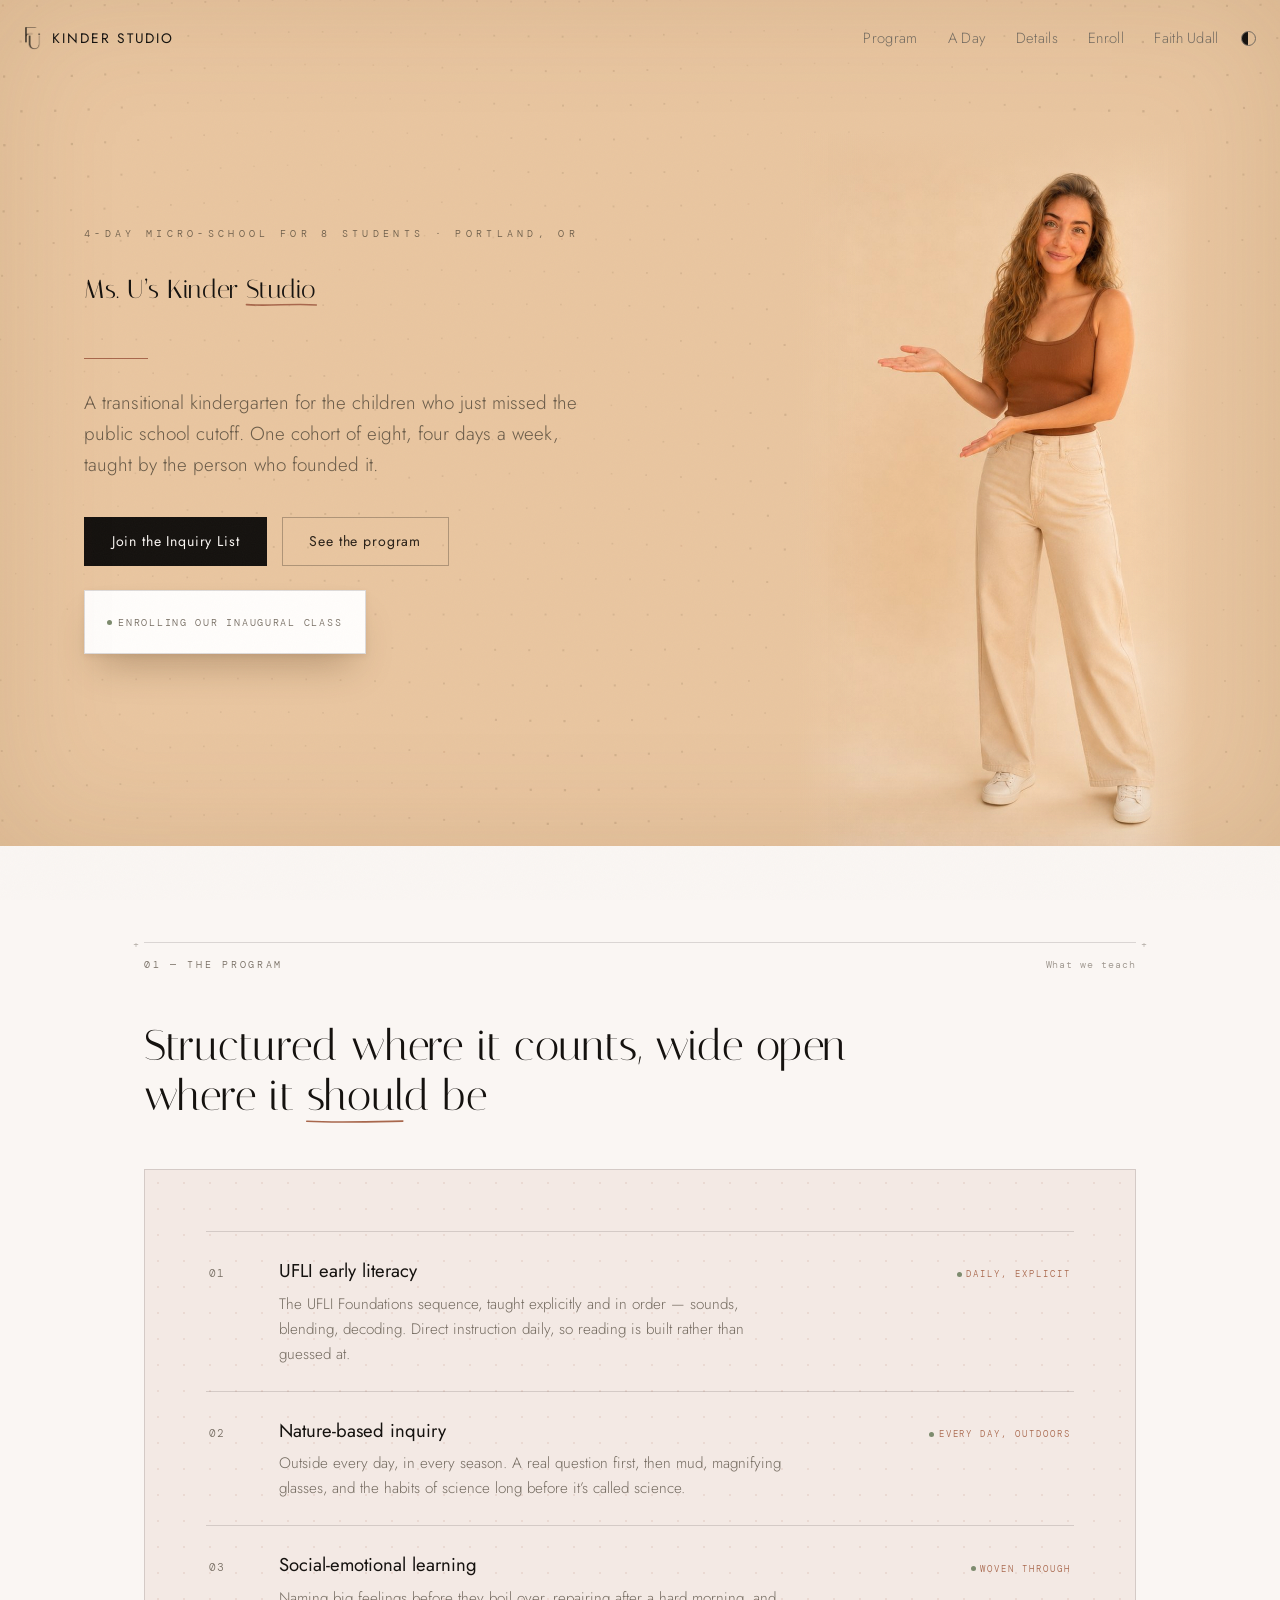
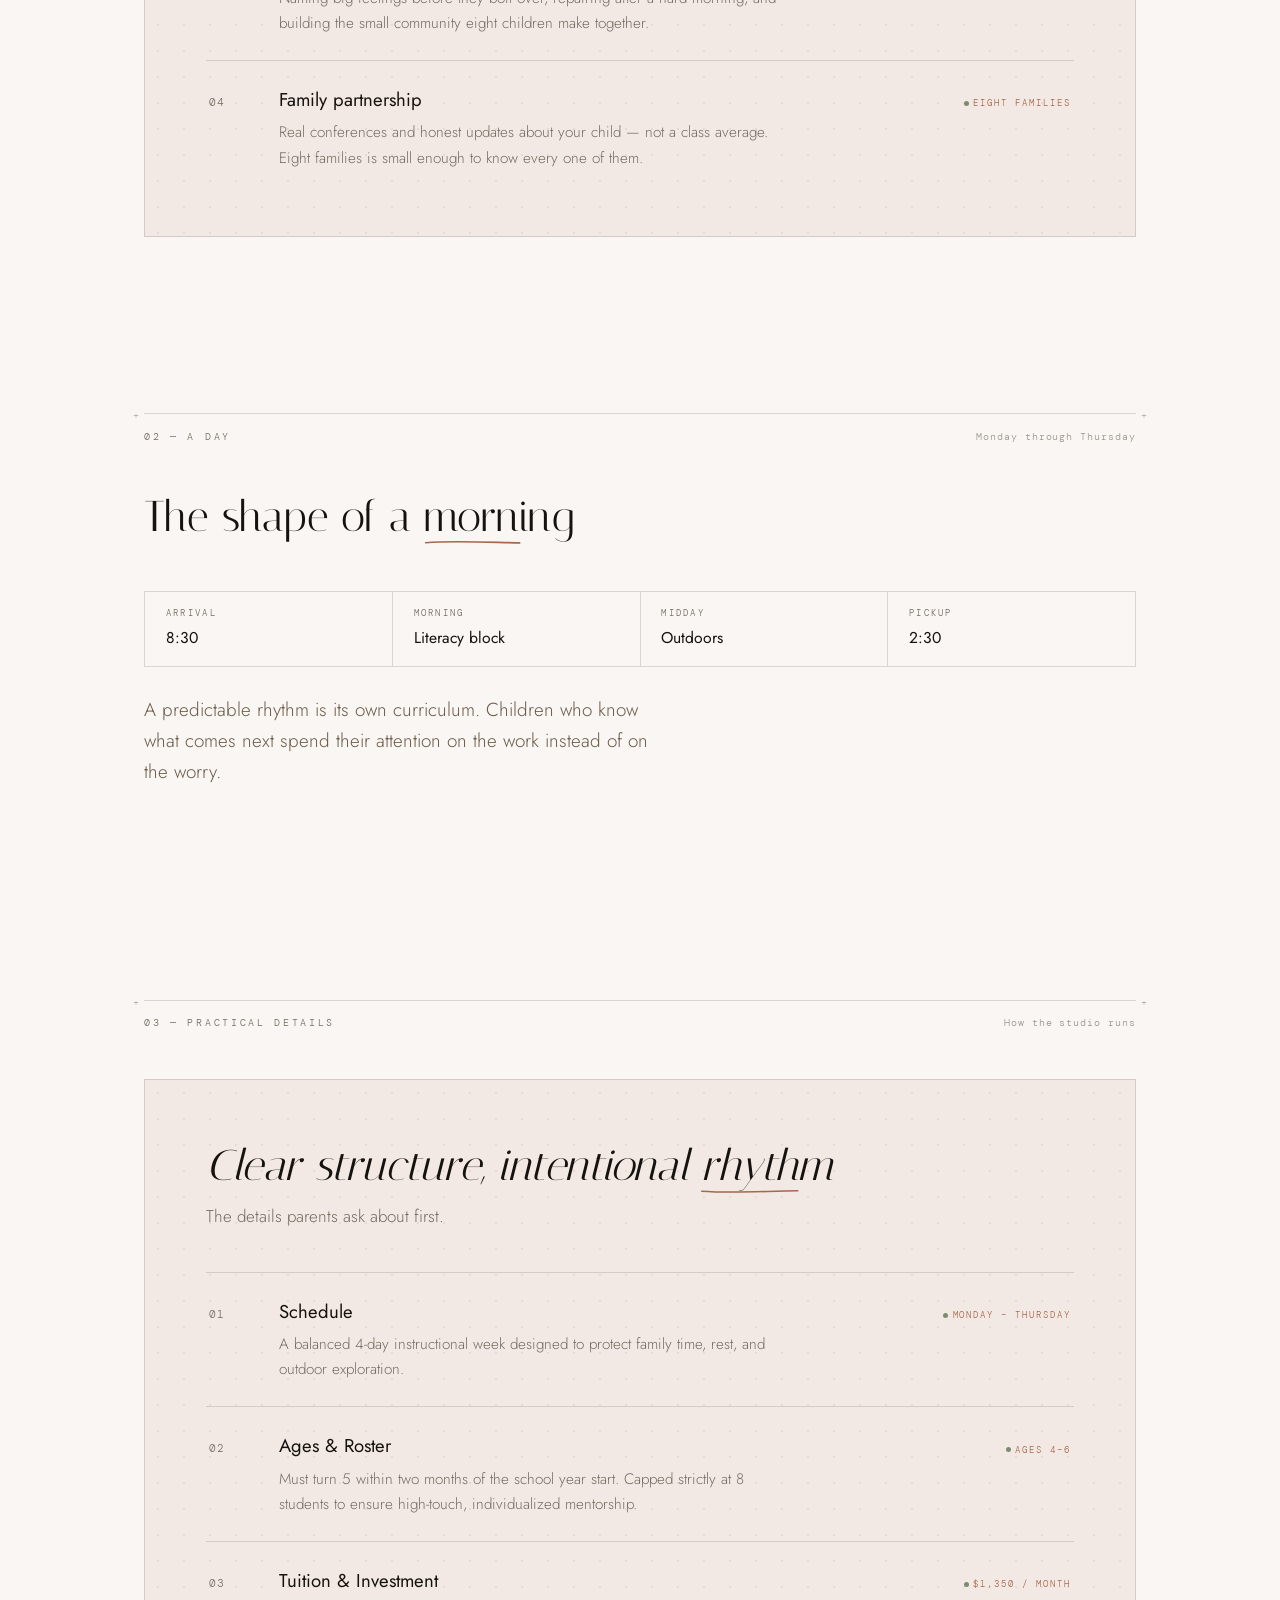
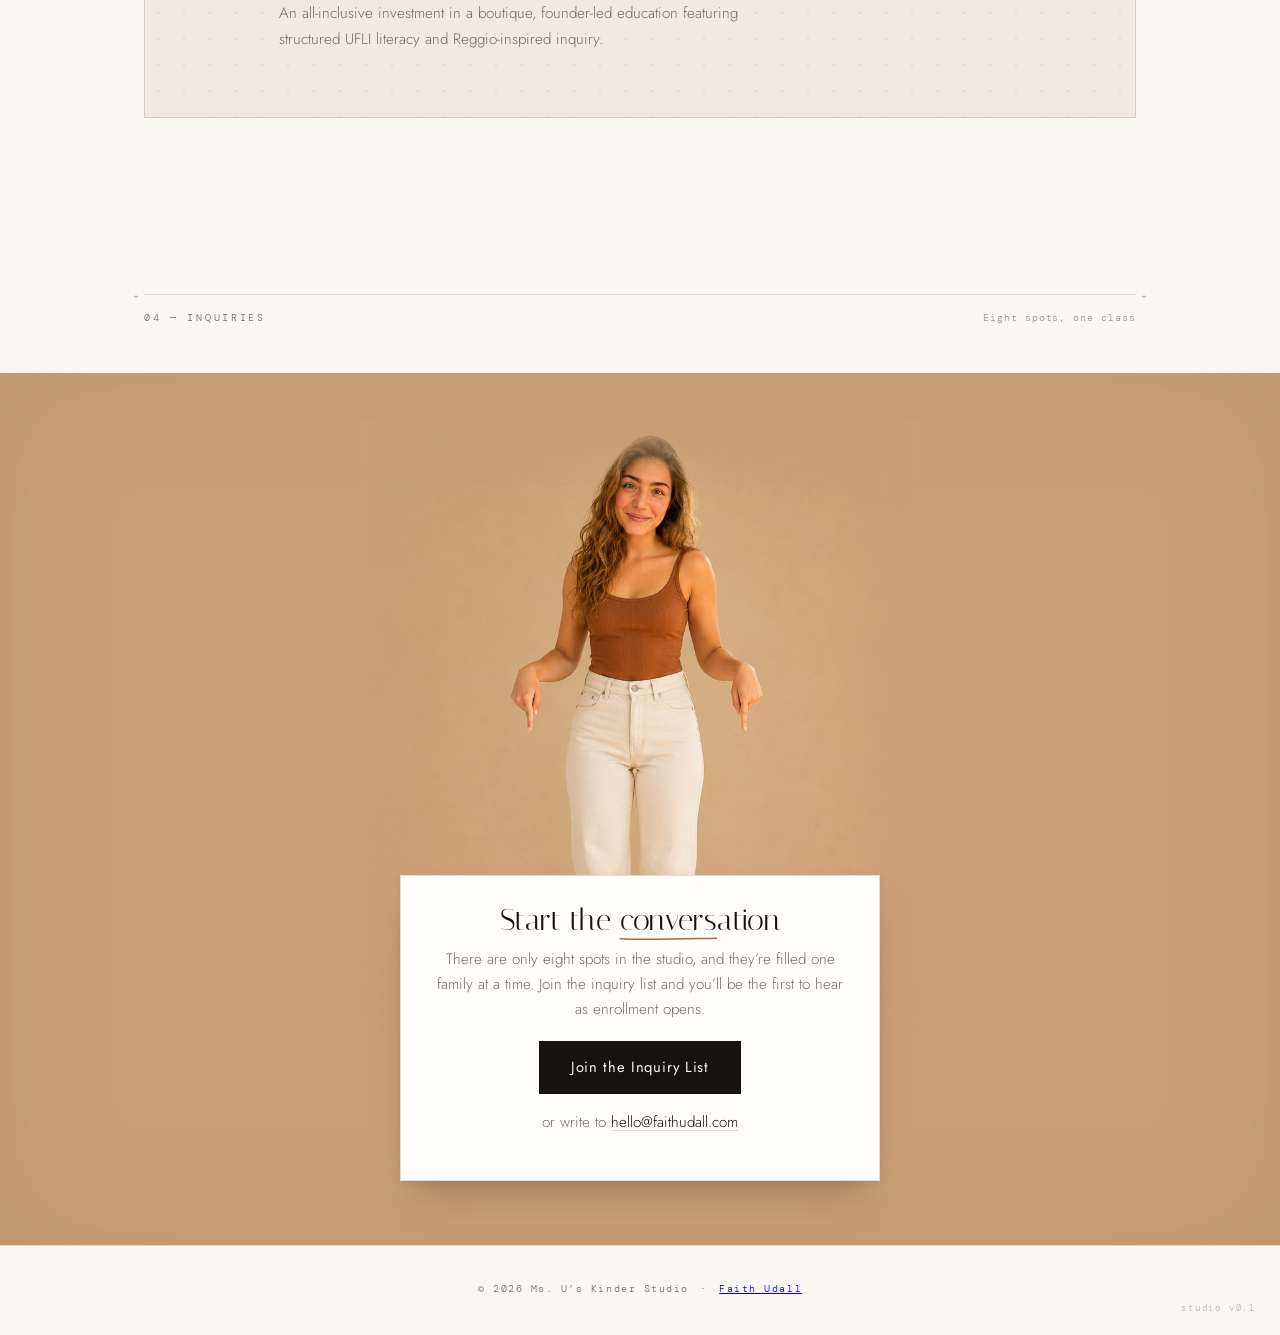
==== studio/index.html @ 9cef403b "Add /studio — a dedicated page for Ms. U's Kinder Studio" ====
<!doctype html>
<html lang="en">
<head>
  <meta charset="utf-8">
  <meta name="viewport" content="width=device-width, initial-scale=1, viewport-fit=cover">
  <title>Ms. U’s Kinder Studio — A 4-day micro-school in Portland, OR</title>
  <meta name="description" content="Ms. U’s Kinder Studio is a four-day, eight-student transitional kindergarten in Portland, OR — structured UFLI literacy, nature-based inquiry, and Reggio-inspired practice.">

  <meta property="og:title" content="Ms. U’s Kinder Studio">
  <meta property="og:description" content="A four-day, eight-student transitional kindergarten in Portland, OR.">
  <meta property="og:url" content="https://faithudall.com/studio/">
  <meta property="og:type" content="website">
  <meta property="og:image" content="https://faithudall.com/images/icon-512.png">

  <link rel="icon" href="/favicon.ico" sizes="48x48">
  <link rel="icon" type="image/png" sizes="32x32" href="/images/favicon-32.png">
  <link rel="icon" type="image/png" sizes="16x16" href="/images/favicon-16.png">
  <link rel="apple-touch-icon" sizes="180x180" href="/images/apple-touch-icon.png">
  <link rel="manifest" href="/site.webmanifest">
  <meta name="theme-color" media="(prefers-color-scheme: light)" content="#faf6f3">
  <meta name="theme-color" media="(prefers-color-scheme: dark)" content="#15120f">

  <link rel="preconnect" href="https://fonts.googleapis.com">
  <link rel="preconnect" href="https://fonts.gstatic.com" crossorigin>
  <link href="https://fonts.googleapis.com/css2?family=Italiana&family=Jost:ital,wght@0,200..600;1,200..600&family=DM+Mono:wght@400;500&display=swap" rel="stylesheet">

  <link rel="stylesheet" href="../styles.css">
</head>
<body>

  <div class="progress" aria-hidden="true"></div>

  <header class="chrome">
    <a class="chrome__mark" href="#top">
      <img class="chrome__logo" src="../images/monogram.png" alt="Ms. U’s Kinder Studio" width="24" height="34">
      <span class="chrome__word">Kinder Studio</span>
    </a>
    <nav class="chrome__nav" aria-label="Main">
      <span class="chrome__links">
        <a href="#program">Program</a>
        <a href="#day">A Day</a>
        <a href="#details">Details</a>
        <a href="#enroll">Enroll</a>
        <a href="/">Faith Udall</a>
      </span>
      <button id="theme-flip" class="theme-flip" type="button" aria-label="Switch between day and naptime themes"></button>
    </nav>
  </header>

  <main id="top">

    <!-- ── Hero ── -->
    <section class="hero">
      <canvas id="field" class="field" aria-hidden="true"></canvas>
      <div class="hero__inner">
        <div class="hero__copy">
          <p class="hero__eyebrow t-fx" style="--d:0">4-day micro-school for 8 students · Portland, OR</p>
          <h1 class="section__title t-fx" style="--d:1">Ms. U’s Kinder <span class="uword">Studio<svg class="uline" viewBox="0 0 100 10" preserveAspectRatio="none" aria-hidden="true"><path d="M2 6 C 34 9, 66 3.5, 98 6.5" pathLength="1"/></svg></span></h1>
          <span class="hero__rule t-fx" style="--d:2" aria-hidden="true"></span>
          <p class="hero__lede t-fx" style="--d:3">
            A transitional kindergarten for the children who just missed the
            public school cutoff. One cohort of eight, four days a week, taught
            by the person who founded it.
          </p>
          <div class="hero__actions t-fx" style="--d:4">
            <a class="btn btn--fill" href="#enroll">Join the Inquiry List</a>
            <a class="btn btn--ghost" href="#program">See the program</a>
          </div>
          <p class="fcard hero-chip"><span class="pulse-dot" aria-hidden="true"></span>Enrolling our inaugural class</p>
        </div>
        <figure class="hero__faith t-fx" style="--d:2">
          <img src="../images/faith-welcome.jpg" alt="Faith Udall, welcoming you in" width="760" height="1356">
        </figure>
      </div>
    </section>

    <!-- ── 01 Program ── -->
    <section id="program" class="section">
      <div class="section__rail">
        <span class="coord">01 — The Program</span>
        <span class="coord coord--note">What we teach</span>
      </div>
      <h2 class="section__title t-fx" style="--d:0">Structured where it counts, wide open where it <span class="uword">should be<svg class="uline" viewBox="0 0 100 10" preserveAspectRatio="none" aria-hidden="true"><path d="M2 6 C 30 9, 68 3, 98 6.5" pathLength="1"/></svg></span></h2>
      <div class="band t-fx" style="--d:1">
        <ol class="ideas">
          <li class="idea">
            <span class="idea__num" aria-hidden="true">01</span>
            <div class="idea__body">
              <h3>UFLI early literacy</h3>
              <p>The UFLI Foundations sequence, taught explicitly and in order — sounds, blending, decoding. Direct instruction daily, so reading is built rather than guessed at.</p>
            </div>
            <span class="chip"><span class="chip__dot" aria-hidden="true"></span>Daily, explicit</span>
          </li>
          <li class="idea">
            <span class="idea__num" aria-hidden="true">02</span>
            <div class="idea__body">
              <h3>Nature-based inquiry</h3>
              <p>Outside every day, in every season. A real question first, then mud, magnifying glasses, and the habits of science long before it’s called science.</p>
            </div>
            <span class="chip"><span class="chip__dot" aria-hidden="true"></span>Every day, outdoors</span>
          </li>
          <li class="idea">
            <span class="idea__num" aria-hidden="true">03</span>
            <div class="idea__body">
              <h3>Social-emotional learning</h3>
              <p>Naming big feelings before they boil over, repairing after a hard morning, and building the small community eight children make together.</p>
            </div>
            <span class="chip"><span class="chip__dot" aria-hidden="true"></span>Woven through</span>
          </li>
          <li class="idea">
            <span class="idea__num" aria-hidden="true">04</span>
            <div class="idea__body">
              <h3>Family partnership</h3>
              <p>Real conferences and honest updates about your child — not a class average. Eight families is small enough to know every one of them.</p>
            </div>
            <span class="chip"><span class="chip__dot" aria-hidden="true"></span>Eight families</span>
          </li>
        </ol>
      </div>
    </section>

    <!-- ── 02 A Day ── ✏️ Faith: replace these with the real rhythm -->
    <section id="day" class="section">
      <div class="section__rail">
        <span class="coord">02 — A Day</span>
        <span class="coord coord--note">Monday through Thursday</span>
      </div>
      <h2 class="section__title t-fx" style="--d:0">The shape of a <span class="uword">morning<svg class="uline" viewBox="0 0 100 10" preserveAspectRatio="none" aria-hidden="true"><path d="M3 6.5 C 30 3, 72 9.5, 97 5.5" pathLength="1"/></svg></span></h2>
      <ul class="specs t-fx" style="--d:1">
        <li class="spec"><span class="spec__key">Arrival</span><span class="spec__val">8:30</span></li>
        <li class="spec"><span class="spec__key">Morning</span><span class="spec__val">Literacy block</span></li>
        <li class="spec"><span class="spec__key">Midday</span><span class="spec__val">Outdoors</span></li>
        <li class="spec"><span class="spec__key">Pickup</span><span class="spec__val">2:30</span></li>
      </ul>
      <p class="hero__lede t-fx" style="--d:2">
        <!-- ✏️ Faith: the real daily rhythm goes here -->
        A predictable rhythm is its own curriculum. Children who know what comes
        next spend their attention on the work instead of on the worry.
      </p>
    </section>

    <!-- ── 03 Practical details ── -->
    <section id="details" class="section">
      <div class="section__rail">
        <span class="coord">03 — Practical Details</span>
        <span class="coord coord--note">How the studio runs</span>
      </div>
      <div class="band t-fx" style="--d:0">
        <h2 class="band__title">Clear structure, intentional <span class="uword">rhythm<svg class="uline" viewBox="0 0 100 10" preserveAspectRatio="none" aria-hidden="true"><path d="M2 6 C 34 9, 66 3.5, 98 6.5" pathLength="1"/></svg></span></h2>
        <p class="band__sub">The details parents ask about first.</p>
        <ol class="ideas">
          <li class="idea">
            <span class="idea__num" aria-hidden="true">01</span>
            <div class="idea__body">
              <h3>Schedule</h3>
              <p>A balanced 4-day instructional week designed to protect family time, rest, and outdoor exploration.</p>
            </div>
            <span class="chip"><span class="chip__dot" aria-hidden="true"></span>Monday – Thursday</span>
          </li>
          <li class="idea">
            <span class="idea__num" aria-hidden="true">02</span>
            <div class="idea__body">
              <h3>Ages &amp; Roster</h3>
              <p>Must turn 5 within two months of the school year start. Capped strictly at 8 students to ensure high-touch, individualized mentorship.</p>
            </div>
            <span class="chip"><span class="chip__dot" aria-hidden="true"></span>Ages 4–6</span>
          </li>
          <li class="idea">
            <span class="idea__num" aria-hidden="true">03</span>
            <div class="idea__body">
              <h3>Tuition &amp; Investment</h3>
              <p>An all-inclusive investment in a boutique, founder-led education featuring structured UFLI literacy and Reggio-inspired inquiry.</p>
            </div>
            <span class="chip"><span class="chip__dot" aria-hidden="true"></span>$1,350 / Month</span>
          </li>
        </ol>
      </div>
    </section>

    <!-- ── 04 Enroll ── -->
    <section id="enroll" class="section section--hello">
      <div class="section__rail">
        <span class="coord">04 — Inquiries</span>
        <span class="coord coord--note">Eight spots, one class</span>
      </div>
      <div class="stage stage--hello t-fx" style="--d:0">
        <div class="hello-scene">
          <img class="hello-scene__faith" src="../images/faith-point.jpg" alt="Faith, pointing down at the card below" width="900" height="979">
          <div class="fcard hello-card">
            <h2>Start the <span class="uword">conversation<svg class="uline" viewBox="0 0 100 10" preserveAspectRatio="none" aria-hidden="true"><path d="M2 6.5 C 26 9.5, 74 3, 98 6" pathLength="1"/></svg></span></h2>
            <p>There are only eight spots in the studio, and they’re filled one family at a time. Join the inquiry list and you’ll be the first to hear as enrollment opens.</p>
            <!-- ✏️ Swap in Faith's real email (both href and the text below) -->
            <a class="btn btn--fill" href="mailto:hello@faithudall.com?subject=Inquiry%20list%20%E2%80%94%20Ms.%20U%E2%80%99s%20Kinder%20Studio">Join the Inquiry List</a>
            <p class="hello__alt">or write to <a href="mailto:hello@faithudall.com">hello@faithudall.com</a></p>
          </div>
        </div>
      </div>
    </section>

  </main>

  <footer class="foot">
    <p>© <span id="year">2026</span> Ms. U’s Kinder Studio <i>·</i> <a href="/">Faith Udall</a></p>
    <span class="foot__ver" aria-hidden="true">studio v0.1</span>
  </footer>

  <script src="../main.js" defer></script>
</body>
</html>
---- styles.css ----
/* ════════════════════════════════════════════════════════════
   faithudall.com — thin, sleek, editorial.

   the system:
   · warm off-white and near-black, one quiet muted accent used
     only for underlines and small status marks — never a fill,
     never a block of colour.
   · hairlines instead of cards or shadows. everything is drawn
     with a 1px line, not a box.
   · Italiana (thin, high-contrast serif) for headings and the
     wordmark; Jost (light, geometric) for everything else;
     DM Mono for tiny tracked labels.
   · motion is a quiet fade and a short rise — no bounce, no
     overshoot. the one section allowed a little more personality
     is Someday.
   ════════════════════════════════════════════════════════════ */

:root {
  --paper: #faf6f3;
  --paper-2: #f2ece4;
  --card: #fffdfb;
  --ink: #15120f;
  --ink-soft: #746b60;
  --line: rgba(21, 18, 15, 0.14);
  --line-soft: rgba(21, 18, 15, 0.08);
  --accent: #a8674c;
  --accent-2: #7d8b6e; /* muted sage — status marks only */
  --accent-wash: rgba(168, 103, 76, 0.09);
  --on-ink: #faf6f3;

  --font-display: "Italiana", Georgia, serif;
  --font-body: "Jost", "Avenir Next", "Segoe UI", sans-serif;
  --mono: "DM Mono", ui-monospace, SFMono-Regular, Menlo, monospace;

  --wrap: 1040px;
  --gutter: 24px;

  --ease: cubic-bezier(0.22, 0.61, 0.36, 1);
}

/* naptime — accents re-picked, not reused, so contrast holds */
:root[data-theme="dark"] {
  --paper: #15120f;
  --paper-2: #1c1814;
  --card: #1a1611;
  --ink: #f7f1ea;
  --ink-soft: #a89b8c;
  --line: rgba(247, 241, 234, 0.15);
  --line-soft: rgba(247, 241, 234, 0.09);
  --accent: #c98363;
  --accent-2: #96a687;
  --accent-wash: rgba(201, 131, 99, 0.12);
  --on-ink: #15120f;
}

/* the theme flip sweeps in as a circle from the toggle — the
   snapshots' default cross-fade is disabled so only the clip
   animation (set in main.js) plays */
::view-transition-old(root), ::view-transition-new(root) { animation: none; mix-blend-mode: normal; }
::view-transition-old(root) { z-index: 1; }
::view-transition-new(root) { z-index: 2; }

* { box-sizing: border-box; margin: 0; padding: 0; }

/* suppresses every transition while the saved theme is being
   applied on load, so a returning dark-theme visitor never sees a
   light-to-dark sweep — see main.js */
.no-transition, .no-transition * { transition: none !important; }

html { scroll-behavior: smooth; }

body {
  font-family: var(--font-body);
  font-weight: 300;
  font-size: 17px;
  color: var(--ink);
  background: var(--paper);
  line-height: 1.65;
  -webkit-font-smoothing: antialiased;
  transition: background-color 0.6s ease, color 0.6s ease;
  overflow-x: clip; /* the full-bleed stages use the 100vw trick */
}

::selection { background: var(--accent); color: var(--on-ink); }

/* a whisper of paper grain over everything — the difference
   between "rendered" and "printed" */
body::after {
  content: "";
  position: fixed;
  inset: 0;
  z-index: 90;
  pointer-events: none;
  opacity: 0.05;
  background-image: url("data:image/svg+xml,%3Csvg xmlns='http://www.w3.org/2000/svg' width='240' height='240'%3E%3Cfilter id='n'%3E%3CfeTurbulence type='fractalNoise' baseFrequency='0.9' numOctaves='2' stitchTiles='stitch'/%3E%3C/filter%3E%3Crect width='100%25' height='100%25' filter='url(%23n)' opacity='0.5'/%3E%3C/svg%3E");
}
:root[data-theme="dark"] body::after { opacity: 0.07; }

/* reading progress: one hairline, growing */
.progress {
  position: fixed;
  top: 0; left: 0;
  width: 100%;
  height: 2px;
  background: var(--accent);
  transform: scaleX(0);
  transform-origin: 0 50%;
  z-index: 40;
}

img { max-width: 100%; display: block; }

.sr-only {
  position: absolute;
  width: 1px; height: 1px;
  clip-path: inset(50%);
  overflow: hidden;
  white-space: nowrap;
}

:focus-visible { outline: 1px solid var(--accent); outline-offset: 3px; }

h1, h2, h3 { font-family: var(--font-display); font-weight: 400; }

h2 {
  font-size: clamp(1.9rem, 3.6vw, 2.7rem);
  line-height: 1.16;
  letter-spacing: 0.005em;
}

/* ── chrome ─────────────────────────────────────────────── */

.chrome {
  position: fixed;
  top: 0; left: 0; right: 0;
  z-index: 20;
  display: flex;
  align-items: center;
  justify-content: space-between;
  gap: 1rem;
  padding: calc(max(env(safe-area-inset-top), 10px) + 16px) var(--gutter) 16px;
}

.chrome__mark {
  display: inline-flex;
  align-items: center;
  gap: 0.7rem;
  flex: none; /* never let the flex row's overflow math shrink the mark */
  text-decoration: none;
  color: var(--ink);
}

.chrome__logo {
  width: 17px; height: auto;
  flex: none;
  filter: invert(0);
}
:root[data-theme="dark"] .chrome__logo { filter: invert(1); }

.chrome__word {
  font-family: var(--font-body);
  font-weight: 400;
  font-size: 0.86rem;
  letter-spacing: 0.14em;
  text-transform: uppercase;
}

.chrome__nav {
  display: flex;
  align-items: center;
  gap: 1.4rem;
  min-width: 0; /* lets .chrome__links actually shrink instead of forcing the mark to */
}

/* the links can scroll horizontally if they ever don't fit; the
   theme toggle sits outside this strip so it's always reachable */
.chrome__links {
  display: flex;
  align-items: center;
  gap: 1.9rem;
  overflow-x: auto;
  scrollbar-width: none;
}
.chrome__links::-webkit-scrollbar { display: none; }
.theme-flip { flex: none; }

.chrome__nav a {
  position: relative;
  font-family: var(--font-body);
  font-weight: 300;
  font-size: 0.92rem;
  letter-spacing: 0.02em;
  text-decoration: none;
  color: var(--ink-soft);
  transition: color 0.25s ease;
}
.chrome__nav a::after {
  content: "";
  position: absolute;
  left: 0; right: 0; bottom: -3px;
  height: 1px;
  background: var(--accent);
  transform: scaleX(0);
  transform-origin: 0 50%;
  transition: transform 0.35s var(--ease);
}
.chrome__nav a:hover { color: var(--ink); }
.chrome__nav a:hover::after { transform: scaleX(1); }

.theme-flip {
  width: 15px; height: 15px;
  border: 1px solid var(--ink-soft);
  border-radius: 50%;
  background: linear-gradient(90deg, var(--ink) 50%, transparent 50%);
  cursor: pointer;
  transition: transform 0.55s var(--ease), border-color 0.25s ease;
}
.theme-flip:hover { border-color: var(--accent); transform: rotate(180deg); }

/* ── hero ───────────────────────────────────────────────── */

/* the hero is a studio stage too — the page opens in the warm
   tan of the photos, and she welcomes you in from the right */
.hero {
  --stage-bg: #e9c6a0;
  position: relative;
  z-index: 1;
  min-height: 94svh;
  display: flex;
  flex-direction: column;
  justify-content: flex-end;
  background: var(--stage-bg);
}
.hero::after {
  content: "";
  position: absolute;
  inset: 0;
  box-shadow: inset 0 0 120px rgba(122, 84, 46, 0.15);
  pointer-events: none;
}
/* in naptime the band top melts into the dark page so the fixed
   chrome always sits on ground it can be read against */
:root[data-theme="dark"] .hero::before {
  content: "";
  position: absolute;
  top: 0; left: 0; right: 0;
  height: 26%;
  background: linear-gradient(180deg, var(--paper) 0%, transparent 100%);
  pointer-events: none;
  z-index: 1;
}

.hero__inner {
  position: relative;
  width: 100%;
  max-width: 1160px;
  margin: 0 auto;
  flex: 1;
  display: grid;
  grid-template-columns: 1.1fr minmax(280px, 400px);
  gap: clamp(1.5rem, 4vw, 4rem);
  align-items: end;
  padding: calc(88px + env(safe-area-inset-top)) var(--gutter) 0;
}

.hero__copy {
  align-self: center;
  text-align: left;
  padding-bottom: clamp(2rem, 6vh, 5rem);
}

.hero__faith { position: relative; align-self: end; }
.hero__faith img { width: 100%; height: auto; display: block; }
.hero__faith::after {
  content: "";
  position: absolute;
  inset: 0;
  background:
    linear-gradient(90deg, var(--stage-bg) 0%, transparent 16%),
    linear-gradient(270deg, var(--stage-bg) 0%, transparent 16%),
    linear-gradient(180deg, var(--stage-bg) 0%, transparent 9%);
}

/* the status line, sitting under the buttons */
.hero-chip {
  display: inline-flex;
  margin-top: 1.5rem;
  align-items: center;
  gap: 0.6em;
  font-family: var(--mono);
  font-size: 0.6rem;
  letter-spacing: 0.18em;
  text-transform: uppercase;
  color: var(--ink-soft);
  padding: 0.85em 1.3em;
  white-space: nowrap;
  animation: levitate 9.4s ease-in-out -3s infinite;
}

/* the field: a faint dot-grid plane breathing with a slow sine
   swell — architectural set dressing drawn by main.js */
.field {
  position: absolute;
  inset: 0;
  width: 100%;
  height: 100%;
  z-index: -1;
  pointer-events: none;
  opacity: 0;
  transition: opacity 2s ease 0.4s;
}
.in .field { opacity: 1; }

/* the small glossy apple turning above her open palm */
.apple-wrap {
  position: absolute;
  z-index: 1;
  width: 76px;
  height: 76px;
  left: 19%;
  top: 17.5%;
  pointer-events: none;
}
.apple-wrap canvas { width: 100%; height: 100%; display: block; }
/* the shadow it casts down on her palm — apple3d.js drives its
   scale and opacity from the real bob height, so the apple reads
   as floating well above the surface rather than resting on it */
.apple-shadow {
  position: absolute;
  left: 50%;
  top: calc(100% + 5px);
  width: 40px;
  height: 9px;
  translate: -50% 0;
  border-radius: 50%;
  background: radial-gradient(closest-side, rgba(88, 58, 30, 0.32), rgba(88, 58, 30, 0) 76%);
  filter: blur(1px);
}

/* the dots the letterforms already carry, warmed to terracotta
   and softly breathing */
.mark-dot {
  position: absolute;
  left: var(--x);
  top: var(--y);
  width: 1.4%;
  aspect-ratio: 1;
  translate: -50% -50%;
  border-radius: 50%;
  background: var(--accent);
  scale: 0;
  transition: scale 0.6s var(--ease) 1.6s;
  animation: dot-breathe 4.6s ease-in-out var(--del) infinite;
}
.in .mark-dot { scale: 1; }
@keyframes dot-breathe { 0%, 100% { opacity: 1; } 50% { opacity: 0.45; } }

.hero__eyebrow {
  font-family: var(--mono);
  font-size: 0.64rem;
  letter-spacing: 0.42em;
  text-transform: uppercase;
  color: #6a5b48; /* fixed warm dark — the tan band doesn't change with the theme */
  margin-bottom: 1.6rem;
}

/* main.js splits the eyebrow into letters that arrive one by one */
.hero__eyebrow .ltr {
  opacity: 0;
  transition: opacity 0.5s ease;
  transition-delay: calc(var(--l) * 28ms + 0.2s);
}
.in .hero__eyebrow .ltr { opacity: 1; }

.hero__mark {
  position: relative; /* anchors the orbiting comet frame */
  width: min(560px, 100%);
}
/* the hero band stays warm tan in both themes, so the wordmark
   stays ink — no dark-mode invert here */
.hero__mark img {
  width: 100%; height: auto;
  clip-path: inset(-2% 100% -2% 0); /* unveiled left-to-right on reveal */
  transition: clip-path 1.4s var(--ease) 0.35s;
}
.in .hero__mark img { clip-path: inset(-2% 0% -2% 0); }

/* hero buttons on tan: fixed warm darks, independent of theme */
.hero .btn--ghost { color: #2a2118; border-color: rgba(42, 33, 24, 0.3); background: transparent; }
.hero .btn--ghost:hover { border-color: #2a2118; color: #2a2118; }

.hero__rule {
  display: block;
  width: 64px;
  height: 1px;
  background: rgba(58, 45, 32, 0.3);
  margin: 1.9rem 0 0;
  position: relative;
  overflow: hidden;
}
.hero__rule::after {
  content: "";
  position: absolute; inset: 0;
  background: var(--accent);
  transform: translateX(-100%);
  transition: transform 1.1s var(--ease) 0.5s;
}
.in .hero__rule::after { transform: translateX(0); }

.hero__lede {
  font-size: clamp(1.02rem, 1.8vw, 1.18rem);
  font-weight: 300;
  color: #6a5b48; /* fixed warm dark — see .hero__eyebrow */
  max-width: 28em;
  margin: 1.7rem 0 2.3rem;
}

.hero__actions { display: flex; gap: 0.9rem; flex-wrap: wrap; }

.pulse-dot {
  width: 5px; height: 5px;
  border-radius: 50%;
  background: var(--accent-2);
  animation: pulse 2.6s ease-in-out infinite;
}
@keyframes pulse { 0%, 100% { opacity: 1; } 50% { opacity: 0.3; } }

/* ── the drawn underline: one key word per heading gets a thin
   hand-swept stroke that draws itself in on reveal ── */

.uword { position: relative; white-space: nowrap; }
.uline {
  position: absolute;
  left: -2%; bottom: -0.1em;
  width: 104%; height: 0.24em;
  overflow: visible;
}
.uline path {
  fill: none;
  stroke: var(--accent);
  stroke-width: 1.6px;
  stroke-linecap: round;
  vector-effect: non-scaling-stroke;
  stroke-dasharray: 1;
  stroke-dashoffset: 1;
  transition: stroke-dashoffset 1s var(--ease) 0.55s;
}
.in .uline path { stroke-dashoffset: 0; }

/* ── buttons — thin outline, or thin ink fill, never both ── */

.btn {
  display: inline-block;
  font-family: var(--font-body);
  font-weight: 400;
  font-size: 0.88rem;
  letter-spacing: 0.06em;
  text-decoration: none;
  padding: 0.85em 1.9em;
  border: 1px solid var(--ink);
  transition: background 0.3s ease, color 0.3s ease, border-color 0.3s ease;
}

.btn--fill { background: var(--ink); color: var(--on-ink); }
.btn--fill:hover { background: var(--accent); border-color: var(--accent); }

.btn--ghost { color: var(--ink); border-color: var(--line); background: transparent; }
.btn--ghost:hover { border-color: var(--ink); }

/* ── sections ───────────────────────────────────────────── */

.section {
  position: relative;
  z-index: 1;
  max-width: var(--wrap);
  margin: 0 auto;
  padding: 6rem var(--gutter) 5rem;
}

.section__rail {
  position: relative;
  display: flex;
  justify-content: space-between;
  align-items: baseline;
  gap: 1rem;
  border-top: 1px solid var(--line);
  padding-top: 0.9rem;
  margin-bottom: 3rem;
}

/* registration marks at the rail's ends — a nod to print proofs */
.section__rail::before, .section__rail::after {
  content: "+";
  position: absolute;
  top: -0.62em;
  font-family: var(--mono);
  font-size: 0.6rem;
  color: var(--ink-soft);
  opacity: 0;
  transition: opacity 0.8s ease 0.5s;
}
.section__rail::before { left: -1.1em; }
.section__rail::after { right: -1.1em; }
.in .section__rail::before, .in .section__rail::after { opacity: 0.55; }

.coord {
  font-family: var(--mono);
  font-size: 0.6rem;
  letter-spacing: 0.28em;
  text-transform: uppercase;
  color: var(--ink-soft);
}
.coord--note { letter-spacing: 0.1em; text-transform: none; opacity: 0.7; }

.section__title { max-width: 19em; margin-bottom: 3rem; font-weight: 400; }

/* ── about ──────────────────────────────────────────────── */

.about {
  display: grid;
  grid-template-columns: minmax(240px, 320px) 1fr;
  gap: clamp(2.4rem, 5vw, 5rem);
  align-items: center;
}

.about__portrait { position: relative; }
.about__portrait img { width: 100%; aspect-ratio: 4 / 5; object-fit: cover; }

.corner {
  position: absolute;
  width: 22px; height: 22px;
  border-color: var(--ink);
  border-style: solid;
  border-width: 0;
  z-index: 1;
  transition: width 0.45s var(--ease), height 0.45s var(--ease), border-color 0.45s ease;
}
.corner--tl { top: -10px; left: -10px; border-top-width: 1px; border-left-width: 1px; }
.corner--br { bottom: -10px; right: -10px; border-bottom-width: 1px; border-right-width: 1px; }
.about__portrait:hover .corner { width: 44px; height: 44px; border-color: var(--accent); }

.about__copy h2 { margin-bottom: 1.3rem; max-width: 13em; }
.about__copy p { color: var(--ink-soft); max-width: 32em; font-weight: 300; }
.about__copy p + p { margin-top: 1rem; }

.specs {
  list-style: none;
  display: flex;
  gap: 0;
  flex-wrap: wrap;
  margin-top: 2.2rem;
  border-top: 1px solid var(--line);
  border-left: 1px solid var(--line);
}

.spec {
  border-right: 1px solid var(--line);
  border-bottom: 1px solid var(--line);
  padding: 0.9rem 1.3rem;
  display: grid;
  gap: 0.3rem;
  align-content: start;
  flex: 1 1 140px;
  transition: background 0.3s ease;
}
.spec:hover { background: var(--paper-2); }
.spec--wide { flex: 2 1 240px; }
.spec__sub { font-size: 0.8rem; color: var(--ink-soft); font-weight: 300; }

.spec__key {
  font-family: var(--mono);
  font-size: 0.55rem;
  letter-spacing: 0.26em;
  text-transform: uppercase;
  color: var(--ink-soft);
}
.spec__val { font-weight: 400; font-size: 0.98rem; }

/* ── the stages: Faith in the studio, presenting ──────────
   full-bleed bands in the photos' own warm tan; the photo's
   edges are faded into the band so she stands in the page,
   not in a rectangle */

.stage {
  --stage-bg: #f0cfac;
  position: relative;
  width: 100vw;
  margin-left: calc(50% - 50vw);
  background: var(--stage-bg);
}
/* the studio vignette sits over photo and band alike, so the
   two shade together and the photo's rectangle disappears */
.stage::after {
  content: "";
  position: absolute;
  inset: 0;
  box-shadow: inset 0 0 120px rgba(122, 84, 46, 0.15);
  pointer-events: none;
}

.stage--days .stage__inner {
  max-width: 1160px;
  margin: 0 auto;
  display: grid;
  grid-template-columns: minmax(280px, 420px) 1fr;
  gap: clamp(1.5rem, 4vw, 4rem);
  align-items: end;
  padding: clamp(2rem, 4vw, 3.5rem) var(--gutter) 0;
}

.stage__faith { position: relative; align-self: end; }
.stage__faith img { width: 100%; height: auto; display: block; }
/* melt the photo's left/right/top edges into the band */
.stage__faith::after {
  content: "";
  position: absolute;
  inset: 0;
  background:
    linear-gradient(90deg, var(--stage-bg) 0%, transparent 16%),
    linear-gradient(270deg, var(--stage-bg) 0%, transparent 16%),
    linear-gradient(180deg, var(--stage-bg) 0%, transparent 9%);
}

/* the pencil twirling above her open palm — same trick as the
   apple: the canvas floats, and a separate ellipse is the shadow
   it drops onto her hand. above the edge-melting gradient. */
.pencil-wrap {
  position: absolute;
  z-index: 2;
  width: 18.5%;
  aspect-ratio: 1;
  left: 55.5%;
  top: 13%;
  translate: -50% 0;
  pointer-events: none;
}
.pencil-wrap canvas { width: 100%; height: 100%; display: block; }
.pencil-shadow {
  /* offset in % of the wrap, not px — the wrap is sized off the
     photo's width, so the shadow keeps landing on her palm at
     every breakpoint */
  position: absolute;
  left: 50%;
  top: 119%;
  width: 62%;
  height: 15%;
  translate: -50% 0;
  border-radius: 50%;
  background: radial-gradient(closest-side, rgba(88, 56, 28, 0.5) 0%, rgba(88, 56, 28, 0.4) 42%, rgba(88, 56, 28, 0) 80%);
  filter: blur(1.5px);
}

/* ── the floating cards ── */

.fcards {
  list-style: none;
  display: grid;
  grid-template-columns: 1fr 1fr;
  gap: clamp(1.2rem, 2.5vw, 2rem);
  padding: 1rem 0 clamp(2rem, 4vw, 3.5rem);
  align-content: center;
}

/* the wrapper levitates on its own period; the card inside
   holds its resting tilt so the two motions compose */
.fcard-w { animation: levitate var(--dur, 9s) ease-in-out var(--del, 0s) infinite; }
@keyframes levitate { 0%, 100% { transform: translateY(0); } 50% { transform: translateY(-8px); } }

.fcard {
  background: var(--card);
  border: 1px solid var(--line);
  padding: 1.5rem 1.4rem 1.4rem;
  transform: rotate(var(--rot, 0deg));
  box-shadow:
    0 2px 6px rgba(94, 62, 34, 0.1),
    0 22px 38px -14px rgba(94, 62, 34, 0.38);
  transition: transform 0.45s var(--ease), box-shadow 0.45s ease;
}
.fcard:hover {
  transform: rotate(0deg) translateY(-5px);
  box-shadow:
    0 4px 10px rgba(94, 62, 34, 0.12),
    0 34px 52px -16px rgba(94, 62, 34, 0.45);
}

.fcard__num {
  font-family: var(--font-display);
  font-style: italic;
  font-size: 1.3rem;
  color: var(--accent);
  float: right;
  line-height: 1;
}

.fcard h3 {
  font-family: var(--font-body);
  font-weight: 400;
  font-size: 1.08rem;
  letter-spacing: 0.01em;
  margin: 0.8rem 0 0.4rem;
}
.fcard p { color: var(--ink-soft); font-size: 0.92rem; font-weight: 300; }

/* the card's sketch draws itself in on hover */
.craft__sketch {
  width: 26px; height: 26px;
  color: var(--accent);
}
.craft__sketch path {
  stroke-dasharray: 1;
  stroke-dashoffset: 1;
  transition: stroke-dashoffset 0.45s ease-in;
}
.fcard:hover .craft__sketch path {
  stroke-dashoffset: 0;
  transition: stroke-dashoffset 0.7s var(--ease);
}
.fcard:hover .craft__sketch path:nth-child(2) { transition-delay: 0.35s; }
.fcard:hover .craft__sketch path:nth-child(3) { transition-delay: 0.6s; }

/* naptime: the studio dims with the lights */
:root[data-theme="dark"] .stage { filter: brightness(0.85) saturate(0.96); }

/* ── moments ────────────────────────────────────────────── */

.moments {
  display: grid;
  grid-template-columns: repeat(4, 1fr);
  grid-auto-rows: 170px;
  gap: 1px;
  background: var(--line);
  border: 1px solid var(--line);
}

.tile {
  position: relative;
  background: var(--card);
  overflow: hidden;
}
.tile--tall { grid-row: span 2; }
.tile--wide { grid-column: span 2; }

.tile img {
  width: 100%; height: 100%; object-fit: cover;
  filter: grayscale(0.35) contrast(1.02);
  transition: filter 0.5s ease;
  /* --p is a slow scroll parallax set by main.js; the slight
     scale keeps edges covered while the image drifts */
  transform: translateY(var(--p, 0px)) scale(1.07);
}
.tile:hover img { filter: grayscale(0); }
/* a page with a heading at the top — hold the crop high so the
   title stays in frame */
.tile--top img { object-position: 50% 0; }

.tile--soon {
  display: grid;
  place-items: center;
  background: var(--paper-2);
}
.tile--soon svg {
  width: 34px; height: 34px;
  color: var(--ink-soft);
  opacity: 0.55;
  transition: color 0.35s ease, opacity 0.35s ease;
}
.tile--soon:hover svg { color: var(--accent); opacity: 0.85; }
.tile--soon .tile__note {
  position: absolute;
  left: 14px; bottom: 12px;
  font-family: var(--mono);
  font-size: 0.52rem;
  letter-spacing: 0.24em;
  text-transform: uppercase;
  color: var(--ink-soft);
}

/* ── someday — the one section with a little more warmth ── */

.band {
  position: relative;
  overflow: hidden;
  background: var(--accent-wash);
  border: 1px solid var(--line);
  padding: clamp(2.4rem, 5vw, 3.8rem);
}
.band > * { position: relative; }

/* a faint dot grid drifting diagonally, slow as weather */
.band::before {
  content: "";
  position: absolute;
  inset: -52px;
  background-image: radial-gradient(var(--accent) 1px, transparent 1.4px);
  background-size: 26px 26px;
  opacity: 0.12;
  animation: band-drift 30s linear infinite;
}
@keyframes band-drift { to { background-position: 52px 26px; } }

.band__title {
  font-weight: 400;
  font-style: italic;
  font-size: clamp(1.9rem, 3.6vw, 2.7rem);
  margin-bottom: 0.7rem;
}
.band__sub { color: var(--ink-soft); max-width: 34em; margin-bottom: 2.6rem; font-weight: 300; }

.ideas { list-style: none; }

.idea {
  display: grid;
  grid-template-columns: 3rem 1fr auto;
  gap: 1.4rem;
  align-items: baseline;
  border-top: 1px solid var(--line);
  padding: 1.5rem 0.2rem;
}
.idea:last-child { padding-bottom: 0.3rem; }

.idea__num {
  font-family: var(--mono);
  font-size: 0.66rem;
  letter-spacing: 0.1em;
  color: var(--ink-soft);
}

.idea__body h3 {
  font-family: var(--font-body);
  font-weight: 400;
  font-size: 1.16rem;
  margin-bottom: 0.3rem;
}
.idea__body p { color: var(--ink-soft); font-size: 0.95rem; font-weight: 300; max-width: 34em; }

.chip {
  display: inline-flex;
  align-items: center;
  gap: 0.5em;
  font-family: var(--mono);
  font-size: 0.56rem;
  letter-spacing: 0.22em;
  text-transform: uppercase;
  color: var(--accent);
  white-space: nowrap;
}
.chip__dot { width: 5px; height: 5px; border-radius: 50%; background: var(--accent-2); }
.idea:hover .chip__dot { animation: ping 0.9s var(--ease); }
@keyframes ping {
  0% { box-shadow: 0 0 0 0 color-mix(in srgb, var(--accent-2) 55%, transparent); }
  100% { box-shadow: 0 0 0 9px transparent; }
}

/* ── hello: she points, and the card is what she's pointing at ── */

.section--hello { padding-bottom: 0; }

.stage--hello {
  --stage-bg: #caa176;
  padding: clamp(2rem, 4vw, 3rem) var(--gutter) clamp(3rem, 5vw, 4.5rem);
}

.hello-scene {
  position: relative;
  max-width: 560px;
  margin: 0 auto;
  /* room for the platform card hanging below the photo */
  padding-bottom: 150px;
}

.hello-scene__faith {
  width: 100%;
  height: auto;
  display: block;
  /* melt the photo into the band on every side but the bottom */
  -webkit-mask-image: linear-gradient(180deg, transparent 0, #000 10%);
  mask-image: linear-gradient(180deg, transparent 0, #000 10%);
}
.hello-scene::before {
  content: "";
  position: absolute;
  z-index: 1; /* above the photo, below the card */
  top: 0; left: 0; right: 0;
  bottom: 150px;
  background:
    linear-gradient(90deg, var(--stage-bg) 0%, transparent 16%),
    linear-gradient(270deg, var(--stage-bg) 0%, transparent 16%);
  pointer-events: none;
}

/* the platform: overlaps her shins exactly where the mockup's
   white box sat, levitating gently */
.hello-card {
  position: absolute;
  z-index: 2;
  left: 50%;
  bottom: 0;
  transform: translateX(-50%);
  width: min(480px, calc(100vw - 2 * var(--gutter)));
  text-align: center;
  padding: 1.7rem 1.8rem 1.6rem;
  animation: levitate-x 10.7s ease-in-out infinite;
}
@keyframes levitate-x {
  0%, 100% { transform: translateX(-50%) translateY(0); }
  50% { transform: translateX(-50%) translateY(-7px); }
}
.hello-card:hover { transform: translateX(-50%) translateY(-5px); }

.hello-card h2 { margin-bottom: 0.5rem; font-size: clamp(1.5rem, 2.6vw, 1.9rem); }
.hello-card > p { color: var(--ink-soft); margin-bottom: 1.2rem; font-weight: 300; font-size: 0.95rem; }
.hello-card .btn--fill { font-size: 0.92rem; padding: 0.9em 2.1em; }
.hello__alt { margin-top: 1rem; font-size: 0.86rem; color: var(--ink-soft); font-weight: 300; }
.hello__alt a { color: var(--ink); text-decoration: underline; text-decoration-color: var(--line); text-underline-offset: 3px; transition: text-decoration-color 0.25s ease; }
.hello__alt a:hover { text-decoration-color: var(--accent); }

/* ── footer ─────────────────────────────────────────────── */

.foot {
  position: relative;
  z-index: 1;
  display: flex;
  justify-content: center;
  border-top: 1px solid var(--line);
  padding: 2.2rem var(--gutter) calc(2.4rem + env(safe-area-inset-bottom));
  font-family: var(--mono);
  font-size: 0.6rem;
  letter-spacing: 0.16em;
  color: var(--ink-soft);
}
.foot i { font-style: normal; color: var(--accent); padding: 0 0.4em; }
.foot__ver {
  position: absolute;
  right: var(--gutter);
  bottom: calc(1.2rem + env(safe-area-inset-bottom));
  font-size: 0.56rem;
  letter-spacing: 0.2em;
  opacity: 0.45;
}

/* ── reveals: a quiet fade and a short rise ─────────────── */

.t-fx {
  opacity: 0;
  transform: translateY(14px);
  transition: opacity 0.9s var(--ease), transform 0.9s var(--ease);
  transition-delay: calc(var(--d, 0) * 90ms);
}
.in .t-fx, .t-fx.in { opacity: 1; transform: none; }

/* ── responsive ─────────────────────────────────────────── */

@media (max-width: 840px) {
  .about { grid-template-columns: 1fr; }
  .about__portrait { max-width: 320px; margin: 0 auto; }
  .about__copy { text-align: center; }
  .about__copy h2, .about__copy p { margin-left: auto; margin-right: auto; }
  .specs { justify-content: center; }
  .moments { grid-template-columns: repeat(2, 1fr); grid-auto-rows: 150px; }
  .hero__inner {
    grid-template-columns: 1fr;
    justify-items: center;
    padding-top: calc(76px + env(safe-area-inset-top));
  }
  .hero__copy { text-align: center; padding-bottom: 0.5rem; }
  .hero__rule { margin-left: auto; margin-right: auto; }
  .hero__lede { margin-left: auto; margin-right: auto; }
  .hero__actions { justify-content: center; }
  .hero__faith { max-width: 270px; margin-top: 0.5rem; }
  .hero-chip {
    max-width: 100%;
    white-space: normal;
    text-align: center;
    font-size: 0.52rem;
    letter-spacing: 0.14em;
  }
  .apple-wrap { width: 58px; height: 58px; left: 18%; top: 17%; }
  .stage--days .stage__inner {
    grid-template-columns: 1fr;
    justify-items: center;
  }
  .stage--days .stage__faith { max-width: 300px; }
  .fcards { grid-template-columns: 1fr; width: 100%; max-width: 480px; padding-top: 0; }
  .craft__sketch { display: none; } /* the sketches are a hover reward — pointless on touch */
  .fcard h3 { margin-top: 0.2rem; }
  .hello-scene { max-width: 380px; }
  .section__rail::before, .section__rail::after { display: none; }
  .idea { grid-template-columns: 2.2rem 1fr; }
  .idea .chip { grid-column: 2; justify-self: start; }
  .section { padding: 4rem var(--gutter) 3.4rem; }
}

@media (max-width: 600px) {
  .chrome { padding-left: 16px; padding-right: 16px; }
  .chrome__nav { gap: 0.8rem; }
  .chrome__links { gap: 0.85rem; }
  .chrome__nav a { font-size: 0.85rem; }
  .chrome__word { display: none; }
  .hero { min-height: auto; }
  .coord--note { display: none; }
}

/* ── dev: ?fast snapshots everything in its settled state ── */

:root.fastfx *, :root.fastfx *::before, :root.fastfx *::after {
  transition-duration: 0.01ms !important;
  transition-delay: 0ms !important;
}

/* ── reduced motion: everything, instantly ──────────────── */

@media (prefers-reduced-motion: reduce) {
  html { scroll-behavior: auto; }
  .t-fx, .hero__rule::after, .uline path, .hero__mark img,
  .hero__eyebrow .ltr, .section__rail::before, .section__rail::after,
  .craft__sketch path {
    transition-duration: 0.01ms; transition-delay: 0ms;
  }
  .pulse-dot, .band::before, .idea:hover .chip__dot,
  .fcard-w, .hello-card, .hero-chip,
  .mark-dot, .apple-shadow { animation: none; }
  .theme-flip { transition: none; }
  .tile img { transform: none; }
}
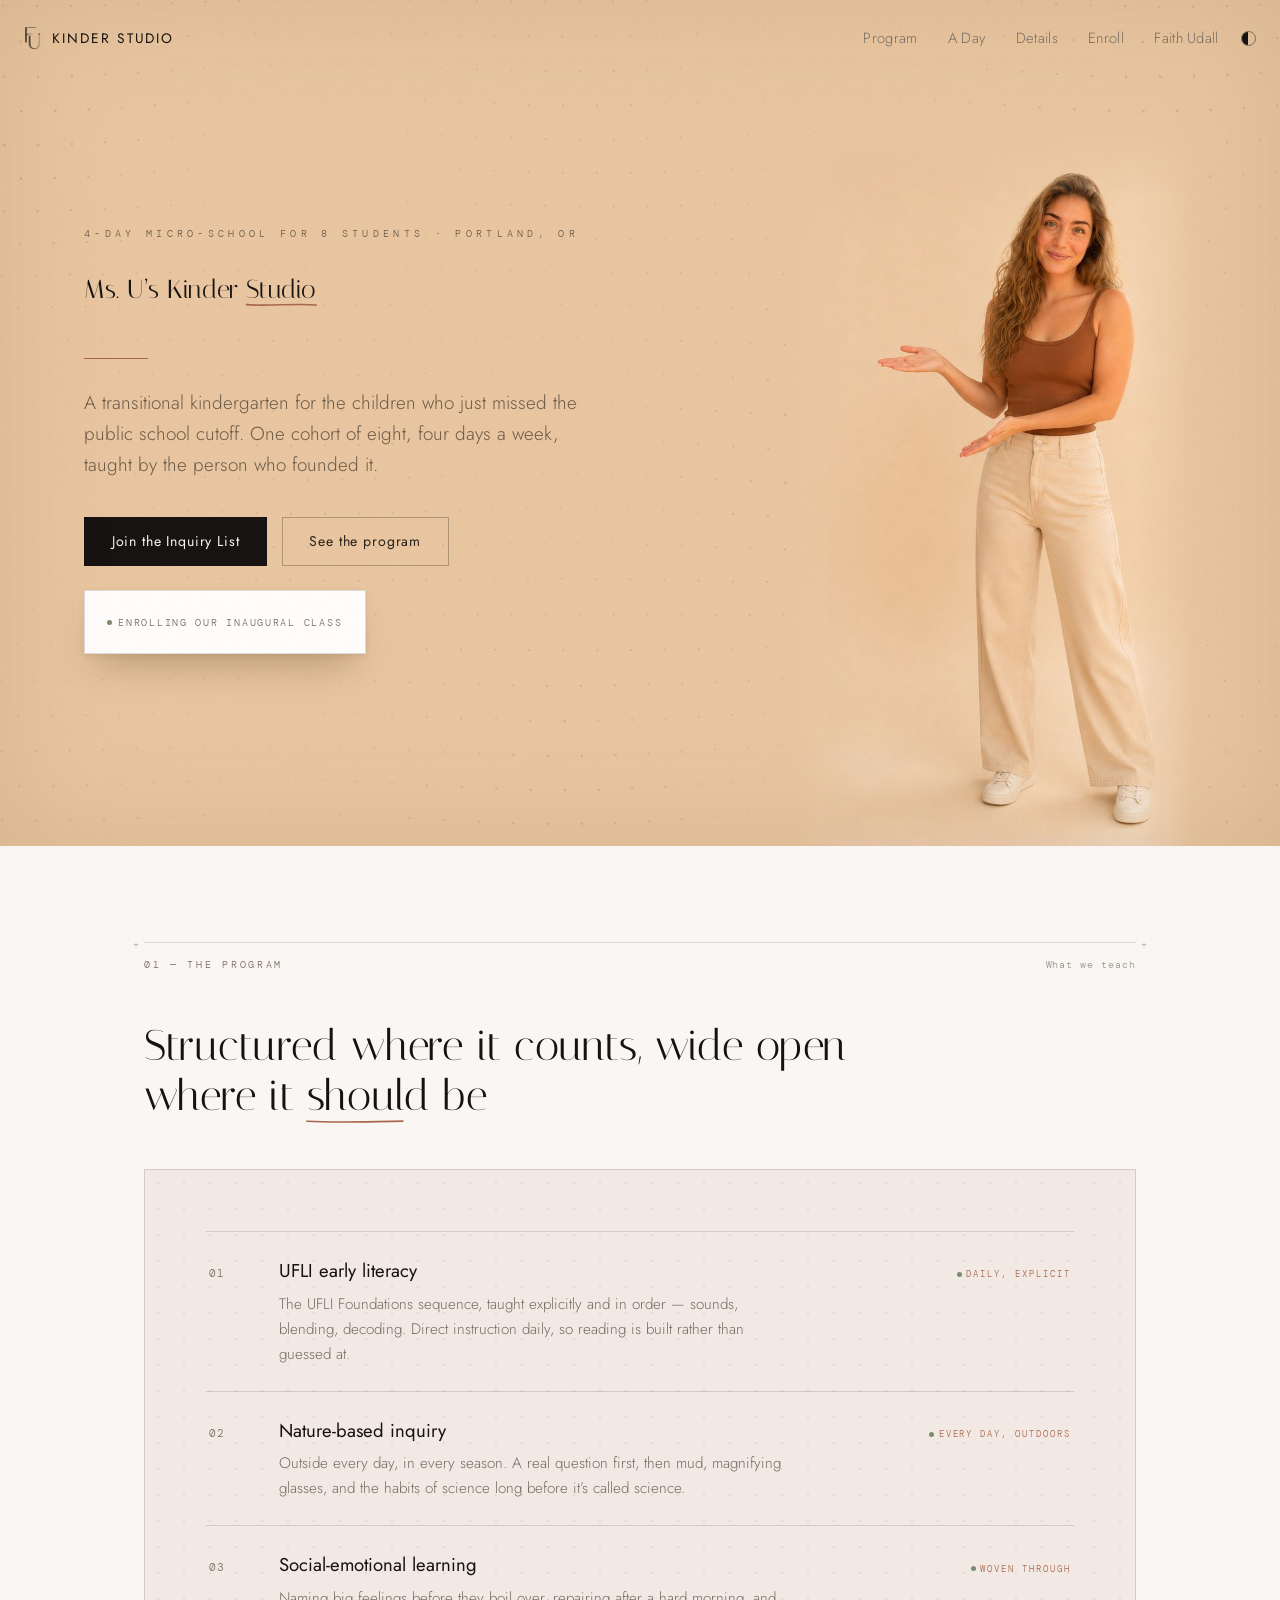
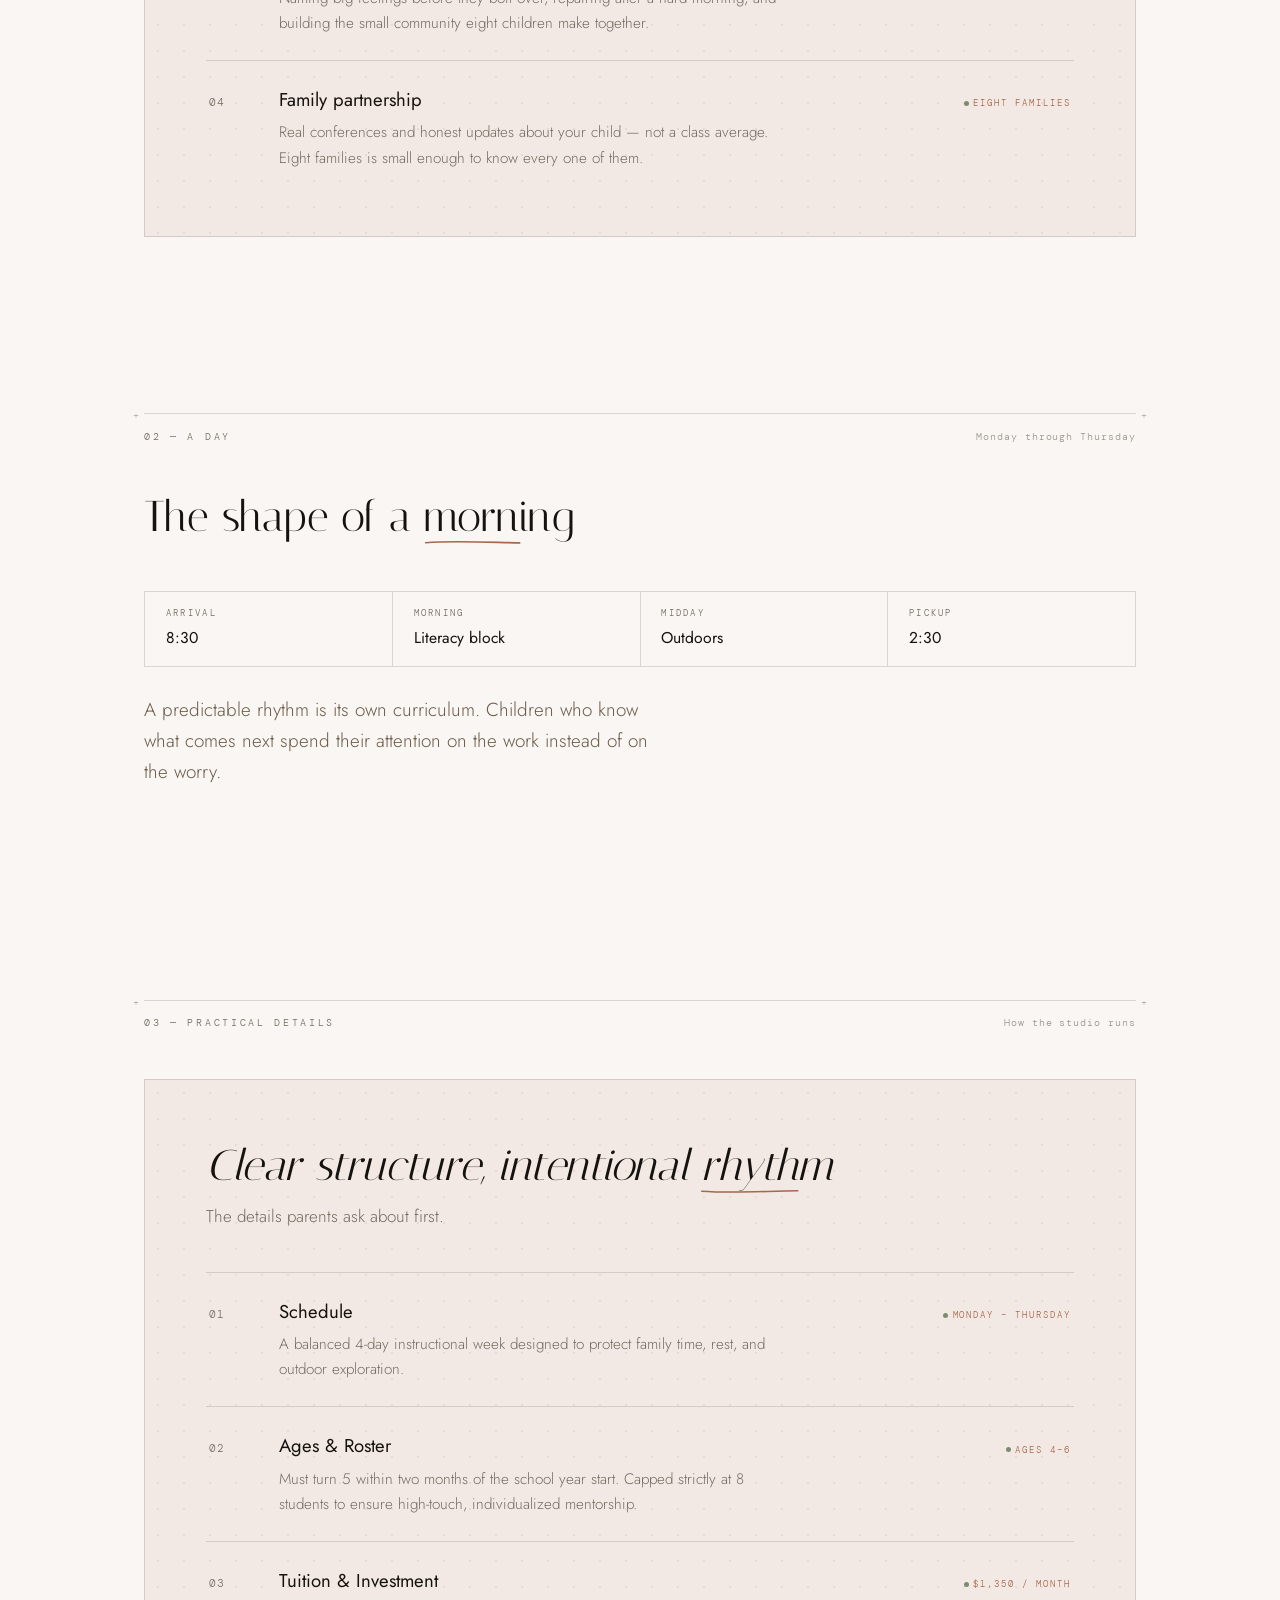
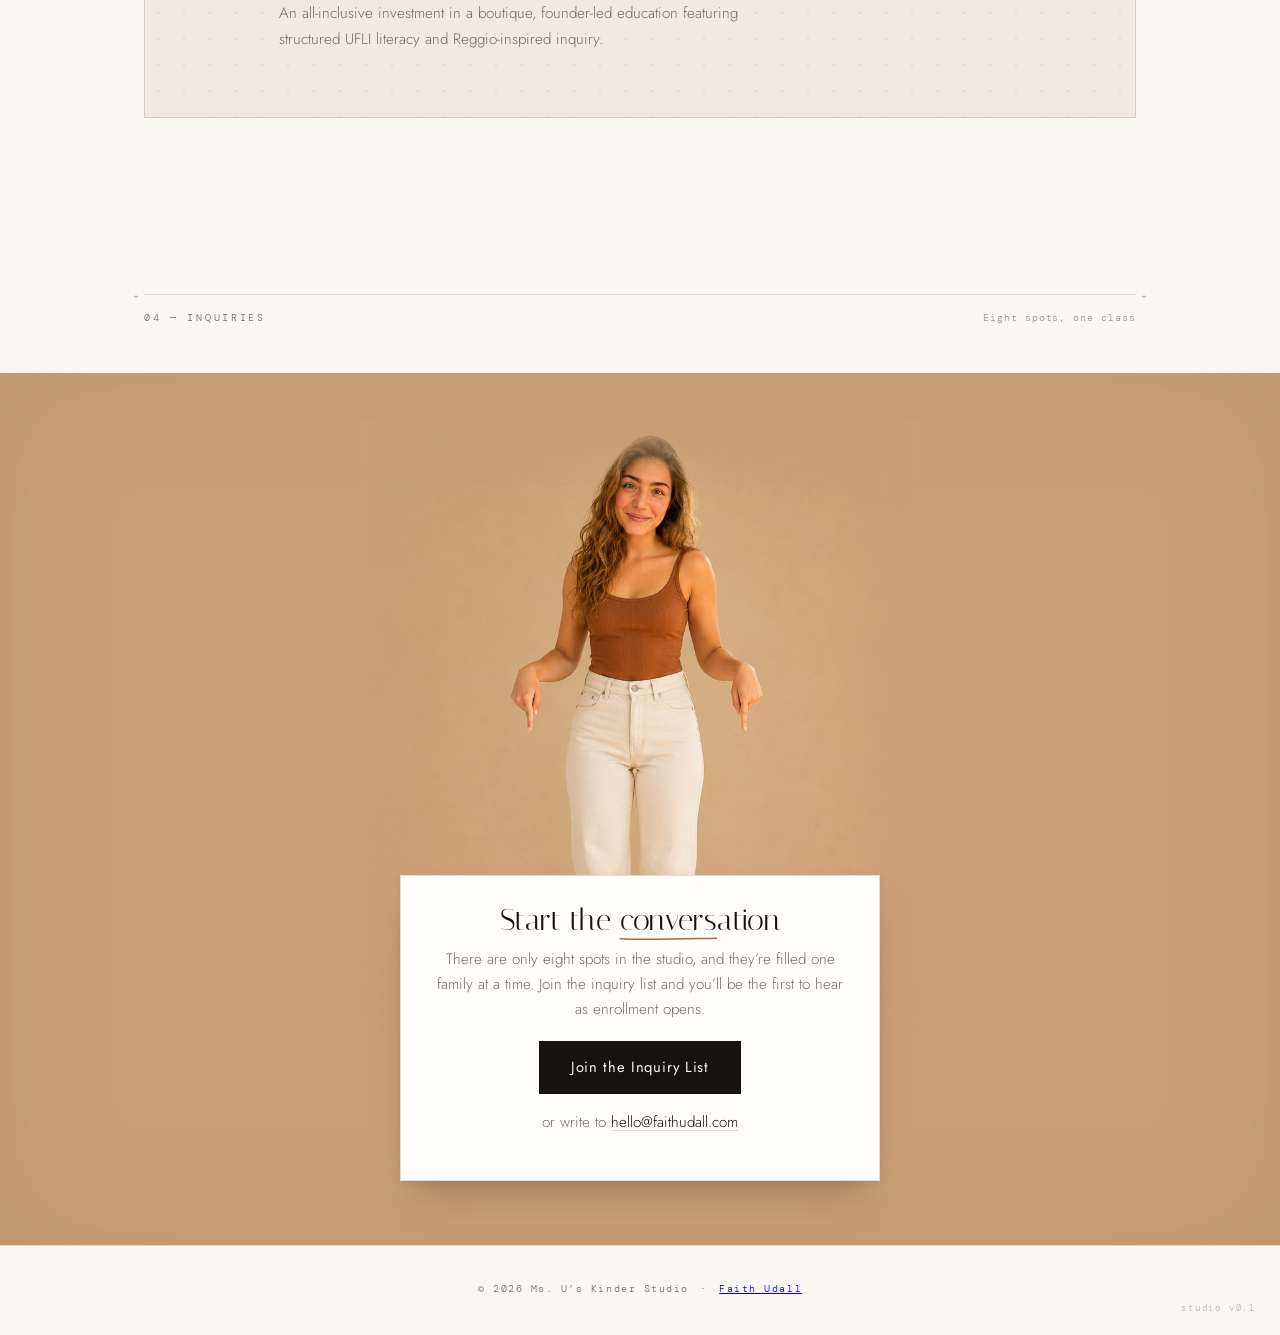
==== commit c0bb38ca: "Reset the landing page to the minimal aesthetic" ====
--- a/studio/index.html
+++ b/studio/index.html
@@ -24,7 +24,7 @@
   <link rel="preconnect" href="https://fonts.gstatic.com" crossorigin>
   <link href="https://fonts.googleapis.com/css2?family=Italiana&family=Jost:ital,wght@0,200..600;1,200..600&family=DM+Mono:wght@400;500&display=swap" rel="stylesheet">
 
-  <link rel="stylesheet" href="../styles.css">
+  <link rel="stylesheet" href="../styles.css?v=5.3">
 </head>
 <body>
 
@@ -204,6 +204,6 @@
     <span class="foot__ver" aria-hidden="true">studio v0.1</span>
   </footer>
 
-  <script src="../main.js" defer></script>
+  <script src="../main.js?v=5.3" defer></script>
 </body>
 </html>
--- a/styles.css
+++ b/styles.css
@@ -514,6 +514,38 @@
 
 .section__title { max-width: 19em; margin-bottom: 3rem; font-weight: 400; }
 
+/* ── prose: long-form CV copy. A narrow measure, a generous
+   line, and real air between paragraphs — the first one sits a
+   step darker and larger so each section has a lead. ── */
+.prose { max-width: 34em; }
+.prose p {
+  color: var(--ink-soft);
+  font-weight: 300;
+  line-height: 1.78;
+}
+.prose p + p { margin-top: 1.15em; }
+.prose p:first-child {
+  color: var(--ink);
+  font-size: 1.06rem;
+  line-height: 1.7;
+}
+/* long passages get a wider measure and more air between them,
+   never a second column — columns read as newsprint, and this
+   page is built on space, not density */
+.prose--long { max-width: 38em; }
+.prose--long p + p { margin-top: 1.5em; }
+.prose + .moments, .prose + .stage { margin-top: 4.2rem; }
+
+/* a bare row of chips, for fragments that aren't a list row */
+.chips {
+  list-style: none;
+  display: flex;
+  flex-wrap: wrap;
+  gap: 0.4rem 1.6rem;
+  margin-top: 1.8rem;
+}
+.chips .chip { margin: 0; }
+
 /* ── about ──────────────────────────────────────────────── */
 
 .about {
@@ -608,6 +640,8 @@
   padding: clamp(2rem, 4vw, 3.5rem) var(--gutter) 0;
 }
 
+.section--bare { padding-top: 0; padding-bottom: 0; }
+.stage--solo .stage__inner { grid-template-columns: minmax(260px, 380px); justify-content: center; }
 .stage__faith { position: relative; align-self: end; }
 .stage__faith img { width: 100%; height: auto; display: block; }
 /* melt the photo's left/right/top edges into the band */
@@ -907,6 +941,7 @@
 }
 .hello-card:hover { transform: translateX(-50%) translateY(-5px); }
 
+.hello-card .chips { justify-content: center; margin: 1.1rem 0 1.4rem; }
 .hello-card h2 { margin-bottom: 0.5rem; font-size: clamp(1.5rem, 2.6vw, 1.9rem); }
 .hello-card > p { color: var(--ink-soft); margin-bottom: 1.2rem; font-weight: 300; font-size: 0.95rem; }
 .hello-card .btn--fill { font-size: 0.92rem; padding: 0.9em 2.1em; }
